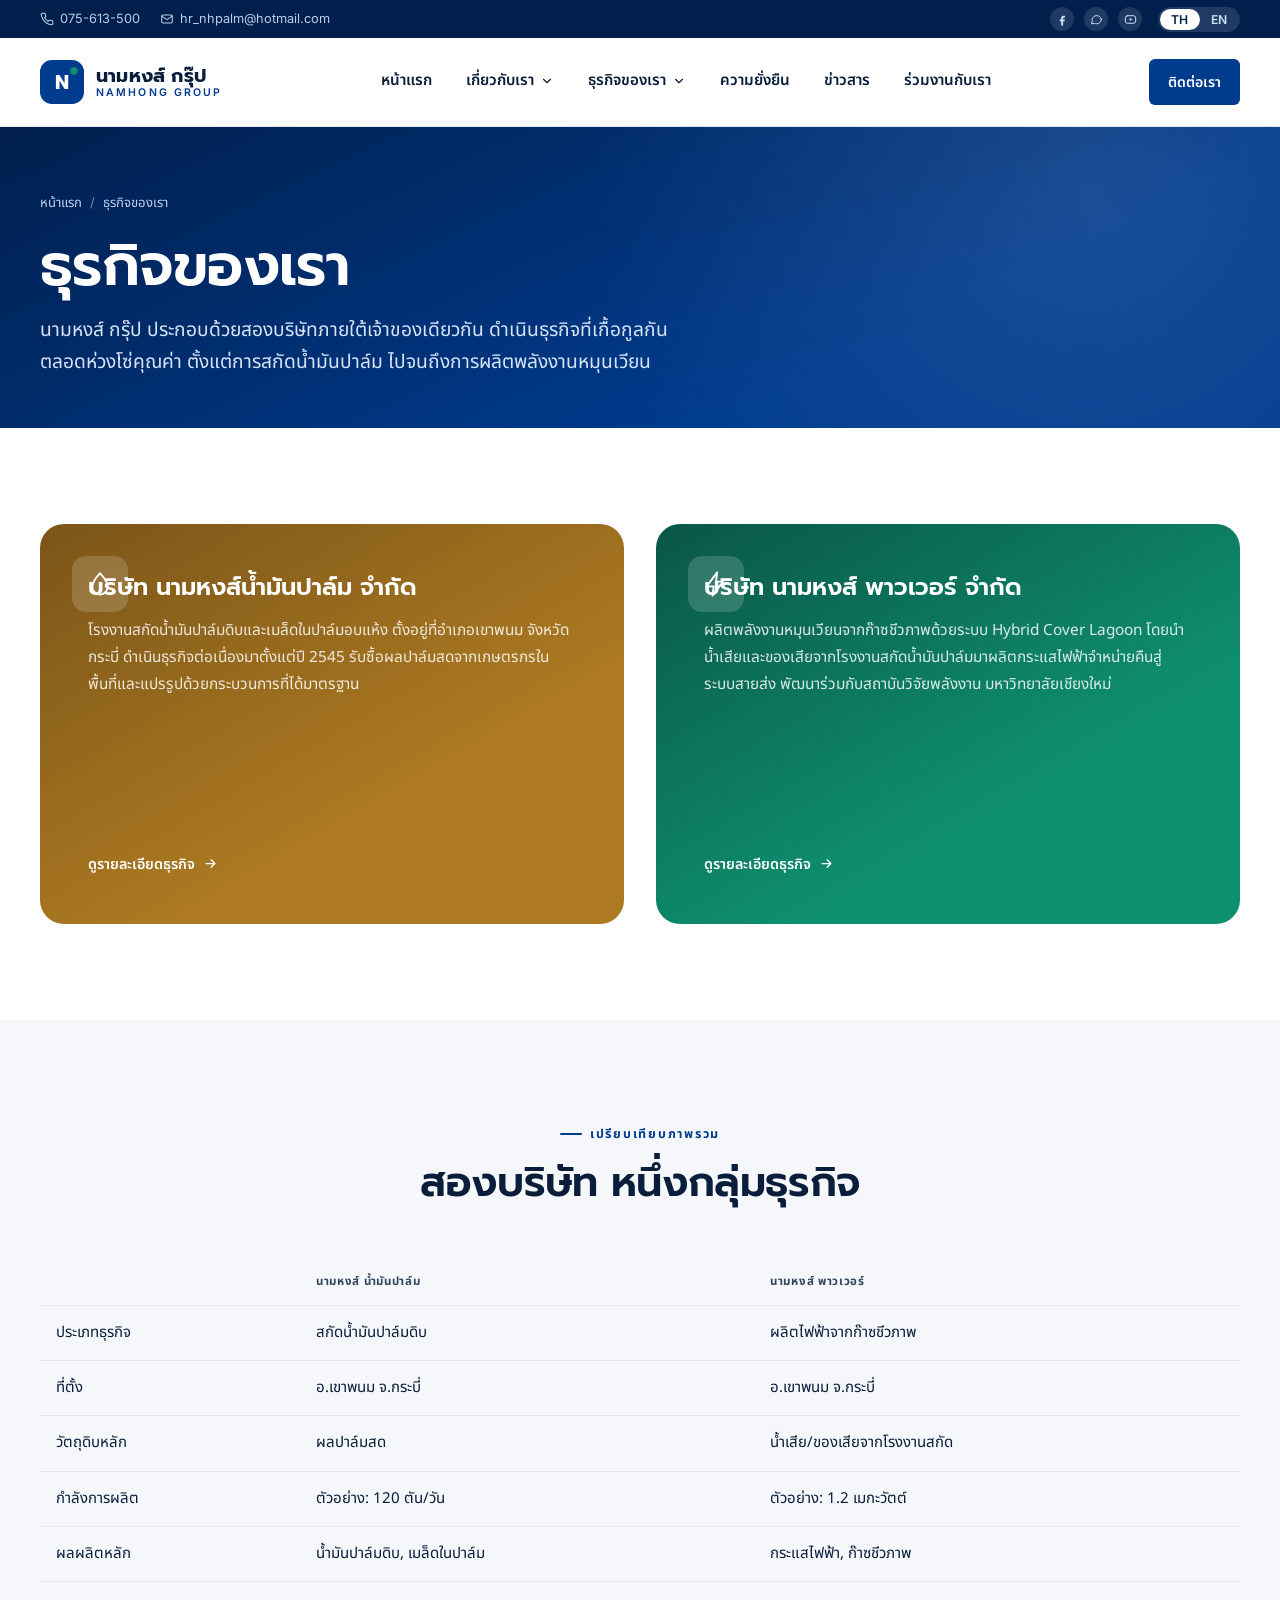
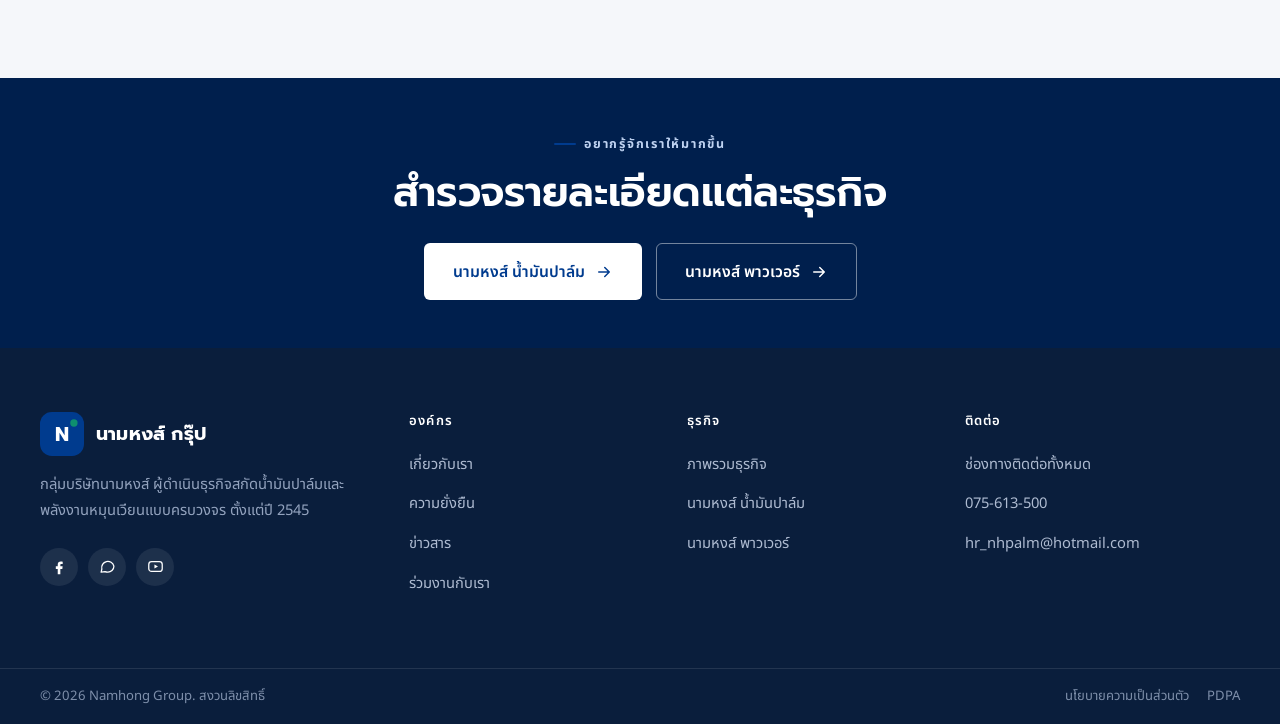
==== business.html @ fb3db4cf "Initial commit" ====
<!DOCTYPE html>
<html lang="th">
<head>
<meta charset="UTF-8">
<meta name="viewport" content="width=device-width, initial-scale=1.0">
<title>ธุรกิจของเรา | นามหงส์ กรุ๊ป</title>
<meta name="description" content="ภาพรวมธุรกิจของนามหงส์ กรุ๊ป ประกอบด้วยนามหงส์ น้ำมันปาล์ม และนามหงส์ พาวเวอร์ สองธุรกิจที่เกื้อกูลกันภายใต้แนวคิดวงจรคุณค่าไม่สูญเปล่า">
<link rel="canonical" href="https://www.namhonggroup.co.th/business.html">
<meta property="og:type" content="website">
<meta property="og:title" content="ธุรกิจของเรา | นามหงส์ กรุ๊ป">
<meta property="og:description" content="นามหงส์ น้ำมันปาล์ม และนามหงส์ พาวเวอร์ สองธุรกิจที่เกื้อกูลกัน">
<meta property="og:url" content="https://www.namhonggroup.co.th/business.html">
<meta property="og:locale" content="th_TH">
<meta name="robots" content="index,follow">
<link rel="preconnect" href="https://fonts.googleapis.com">
<link rel="preconnect" href="https://fonts.gstatic.com" crossorigin>
<link rel="stylesheet" href="assets/css/style.css">
</head>
<body>
<a href="#main" class="skip-link">ข้ามไปยังเนื้อหาหลัก</a>

<div class="top-bar">
  <div class="container">
    <div class="top-bar-left">
      <a href="tel:+66756XXXXX"><svg viewBox="0 0 24 24" fill="none" stroke="currentColor" stroke-width="1.8" stroke-linecap="round" stroke-linejoin="round"><path d="M22 16.9v3a2 2 0 0 1-2.2 2 19.8 19.8 0 0 1-8.6-3.1 19.5 19.5 0 0 1-6-6 19.8 19.8 0 0 1-3.1-8.7A2 2 0 0 1 4.1 2h3a2 2 0 0 1 2 1.7c.1.9.3 1.8.6 2.7a2 2 0 0 1-.4 2.1L8 9.9a16 16 0 0 0 6 6l1.4-1.4a2 2 0 0 1 2.1-.4c.9.3 1.8.5 2.7.6a2 2 0 0 1 1.8 2.1Z"/></svg><span>075-613-500</span></a>
      <a href="mailto:hr_nhpalm@hotmail.com"><svg viewBox="0 0 24 24" fill="none" stroke="currentColor" stroke-width="1.8" stroke-linecap="round" stroke-linejoin="round"><rect x="3" y="5" width="18" height="14" rx="2"/><path d="m3 7 9 6 9-6"/></svg><span>hr_nhpalm@hotmail.com</span></a>
    </div>
    <div class="top-bar-right">
      <div class="social-mini">
        <a href="#" aria-label="Facebook"><svg viewBox="0 0 24 24" fill="currentColor"><path d="M14 8.5h2.5V5.3S15.1 5 13.8 5c-2.7 0-4.3 1.6-4.3 4.6v2.2H6.8v3.6h2.7V23h3.7v-7.6h2.8l.4-3.6h-3.2V9.9c0-1 .3-1.4 1.8-1.4Z"/></svg></a>
        <a href="#" aria-label="Line"><svg viewBox="0 0 24 24" fill="none" stroke="currentColor" stroke-width="1.8" stroke-linecap="round" stroke-linejoin="round"><path d="M21 11.5a8.4 8.4 0 0 1-8.9 8.4 9 9 0 0 1-3.6-.7L3 20l1-4.4A8.4 8.4 0 1 1 21 11.5Z"/></svg></a>
        <a href="#" aria-label="YouTube"><svg viewBox="0 0 24 24" fill="none" stroke="currentColor" stroke-width="1.8" stroke-linecap="round" stroke-linejoin="round"><rect x="2.5" y="5" width="19" height="14" rx="4"/><path d="M10.5 9.2v5.6l5-2.8Z" fill="currentColor" stroke="none"/></svg></a>
      </div>
      <div class="lang-switch">
        <button data-lang="th" class="active">TH</button>
        <button data-lang="en">EN</button>
      </div>
    </div>
  </div>
</div>

<header class="site-header">
  <div class="container">
    <a href="index.html" class="brand">
      <svg class="brand-mark" viewBox="0 0 48 48" role="img" aria-label="ตราสัญลักษณ์นามหงส์ กรุ๊ป"><rect width="48" height="48" rx="13" fill="#003B8E"/><text x="24" y="32" font-family="Prompt, sans-serif" font-weight="700" font-size="22" fill="#fff" text-anchor="middle">N</text><circle cx="37" cy="12" r="4" fill="#0E8F6F"/></svg>
      <span class="brand-word"><b>นามหงส์ กรุ๊ป</b><span>NAMHONG GROUP</span></span>
    </a>
    <nav class="main-nav" aria-label="เมนูหลัก">
      <div class="nav-item"><a href="index.html" class="nav-link" data-i18n="nav.home">หน้าแรก</a></div>
      <div class="nav-item has-mega">
        <a href="about.html" class="nav-link" aria-expanded="false" data-i18n="nav.about">เกี่ยวกับเรา<svg viewBox="0 0 24 24" fill="none" stroke="currentColor" stroke-width="2" stroke-linecap="round" stroke-linejoin="round"><path d="m6 9 6 6 6-6"/></svg></a>
        <div class="mega">
          <div class="mega-grid">
            <div>
              <div class="mega-col-title" data-i18n="mega.aboutColTitle">ประวัติและวิสัยทัศน์</div>
              <a class="mega-link" href="about.html#history"><span class="ic"><svg viewBox="0 0 24 24" fill="none" stroke="currentColor" stroke-width="1.8" stroke-linecap="round" stroke-linejoin="round"><rect x="3" y="5" width="18" height="16" rx="2"/><path d="M3 10h18M8 3v4M16 3v4"/></svg></span><span><strong data-i18n="mega.aboutHistory">ประวัติความเป็นมา</strong><small data-i18n="mega.aboutHistoryDesc">เส้นทางตั้งแต่ก่อตั้งจนถึงวันนี้</small></span></a>
              <a class="mega-link" href="about.html#vision"><span class="ic"><svg viewBox="0 0 24 24" fill="none" stroke="currentColor" stroke-width="1.8" stroke-linecap="round" stroke-linejoin="round"><path d="M2 12s3.5-7 10-7 10 7 10 7-3.5 7-10 7-10-7-10-7Z"/><circle cx="12" cy="12" r="3"/></svg></span><span><strong data-i18n="mega.aboutVision">วิสัยทัศน์ และพันธกิจ</strong><small data-i18n="mega.aboutVisionDesc">ทิศทางที่เรามุ่งไป</small></span></a>
            </div>
            <div>
              <div class="mega-col-title" data-i18n="mega.aboutColTitle2">การบริหารจัดการ</div>
              <a class="mega-link" href="about.html#management"><span class="ic"><svg viewBox="0 0 24 24" fill="none" stroke="currentColor" stroke-width="1.8" stroke-linecap="round" stroke-linejoin="round"><path d="M16 20v-1.5a4 4 0 0 0-4-4H6a4 4 0 0 0-4 4V20"/><circle cx="8" cy="7.5" r="3.5"/><path d="M22 20v-1.5a4 4 0 0 0-3-3.9M15 3.6a3.5 3.5 0 0 1 0 6.8"/></svg></span><span><strong data-i18n="mega.aboutMgmt">คณะผู้บริหาร</strong><small data-i18n="mega.aboutMgmtDesc">ทีมงานที่ขับเคลื่อนองค์กร</small></span></a>
              <a class="mega-link" href="about.html#governance"><span class="ic"><svg viewBox="0 0 24 24" fill="none" stroke="currentColor" stroke-width="1.8" stroke-linecap="round" stroke-linejoin="round"><path d="m12 3 7 3v6c0 4.5-3 7.7-7 9-4-1.3-7-4.5-7-9V6Z"/><path d="m9 12 2 2 4-4"/></svg></span><span><strong data-i18n="mega.aboutGov">การกำกับดูแลกิจการ</strong><small data-i18n="mega.aboutGovDesc">หลักธรรมาภิบาลของกลุ่มบริษัท</small></span></a>
            </div>
          </div>
        </div>
      </div>
      <div class="nav-item has-mega">
        <a href="business.html" class="nav-link" aria-current="page" aria-expanded="false" data-i18n="nav.business">ธุรกิจของเรา<svg viewBox="0 0 24 24" fill="none" stroke="currentColor" stroke-width="2" stroke-linecap="round" stroke-linejoin="round"><path d="m6 9 6 6 6-6"/></svg></a>
        <div class="mega">
          <div class="mega-grid">
            <a class="mega-link palm" href="business-palm-oil.html"><span class="ic"><svg viewBox="0 0 24 24" fill="none" stroke="currentColor" stroke-width="1.8" stroke-linecap="round" stroke-linejoin="round"><path d="M12 2.7s6.5 7 6.5 11.8a6.5 6.5 0 0 1-13 0C5.5 9.7 12 2.7 12 2.7Z"/></svg></span><span><strong data-i18n="mega.bizPalm">นามหงส์ น้ำมันปาล์ม</strong><small data-i18n="mega.bizPalmDesc">สกัดน้ำมันปาล์มดิบและเมล็ดในปาล์ม</small></span></a>
            <a class="mega-link power" href="business-power.html"><span class="ic"><svg viewBox="0 0 24 24" fill="none" stroke="currentColor" stroke-width="1.8" stroke-linecap="round" stroke-linejoin="round"><path d="M13 2 4 14h6l-1 8 9-12h-6l1-8Z"/></svg></span><span><strong data-i18n="mega.bizPower">นามหงส์ พาวเวอร์</strong><small data-i18n="mega.bizPowerDesc">พลังงานหมุนเวียนจากชีวมวลและก๊าซชีวภาพ</small></span></a>
            <div class="mega-foot">
              <p class="muted" style="font-size:.85rem;max-width:340px" data-i18n="mega.megaFootText">รู้หรือไม่? ของเสียจากการผลิตน้ำมันปาล์มของเรา คือเชื้อเพลิงสำคัญของโรงไฟฟ้า</p>
              <a href="business.html" class="btn-ghost" data-i18n="mega.megaFootLink">ดูภาพรวมธุรกิจ →</a>
            </div>
          </div>
        </div>
      </div>
      <div class="nav-item"><a href="sustainability.html" class="nav-link" data-i18n="nav.sustainability">ความยั่งยืน</a></div>
      <div class="nav-item"><a href="news.html" class="nav-link" data-i18n="nav.news">ข่าวสาร</a></div>
      <div class="nav-item"><a href="career.html" class="nav-link" data-i18n="nav.career">ร่วมงานกับเรา</a></div>
    </nav>
    <div class="nav-actions">
      <a href="contact.html" class="btn btn-primary btn-sm" data-i18n="cta.contact">ติดต่อเรา</a>
      <button class="icon-btn hamburger js-hamburger" aria-label="เปิดเมนู"><svg viewBox="0 0 24 24" fill="none" stroke="currentColor" stroke-width="2" stroke-linecap="round" stroke-linejoin="round"><path d="M3 6h18M3 12h18M3 18h18"/></svg></button>
    </div>
  </div>
</header>

<div class="mobile-drawer">
  <div class="mobile-drawer-backdrop"></div>
  <div class="mobile-drawer-panel">
    <div class="mobile-drawer-head">
      <span class="brand-word"><b>นามหงส์ กรุ๊ป</b></span>
      <button class="icon-btn js-drawer-close" aria-label="ปิดเมนู"><svg viewBox="0 0 24 24" fill="none" stroke="currentColor" stroke-width="2" stroke-linecap="round" stroke-linejoin="round"><path d="M18 6 6 18M6 6l12 12"/></svg></button>
    </div>
    <div class="top-links">
      <a href="index.html">หน้าแรก</a>
      <button class="mobile-acc-btn" aria-expanded="false" aria-controls="macc-about">เกี่ยวกับเรา<svg viewBox="0 0 24 24" fill="none" stroke="currentColor" stroke-width="2" stroke-linecap="round" stroke-linejoin="round"><path d="m6 9 6 6 6-6"/></svg></button>
      <div class="mobile-acc-panel" id="macc-about">
        <a href="about.html#history">ประวัติความเป็นมา</a>
        <a href="about.html#vision">วิสัยทัศน์ และพันธกิจ</a>
        <a href="about.html#management">คณะผู้บริหาร</a>
        <a href="about.html#governance">การกำกับดูแลกิจการ</a>
      </div>
      <button class="mobile-acc-btn" aria-expanded="false" aria-controls="macc-biz">ธุรกิจของเรา<svg viewBox="0 0 24 24" fill="none" stroke="currentColor" stroke-width="2" stroke-linecap="round" stroke-linejoin="round"><path d="m6 9 6 6 6-6"/></svg></button>
      <div class="mobile-acc-panel" id="macc-biz">
        <a href="business.html">ภาพรวมธุรกิจ</a>
        <a href="business-palm-oil.html">นามหงส์ น้ำมันปาล์ม</a>
        <a href="business-power.html">นามหงส์ พาวเวอร์</a>
      </div>
      <a href="sustainability.html">ความยั่งยืน</a>
      <a href="news.html">ข่าวสาร</a>
      <a href="career.html">ร่วมงานกับเรา</a>
      <a href="contact.html">ติดต่อเรา</a>
    </div>
    <div class="lang-switch" style="margin-top:20px;width:fit-content;">
      <button data-lang="th" class="active">TH</button>
      <button data-lang="en">EN</button>
    </div>
  </div>
</div>

<main id="main">

  <section class="page-header">
    <div class="container">
      <div class="breadcrumb"><a href="index.html">หน้าแรก</a><span class="sep">/</span><span>ธุรกิจของเรา</span></div>
      <h1>ธุรกิจของเรา</h1>
      <p class="lead">นามหงส์ กรุ๊ป ประกอบด้วยสองบริษัทภายใต้เจ้าของเดียวกัน ดำเนินธุรกิจที่เกื้อกูลกันตลอดห่วงโซ่คุณค่า ตั้งแต่การสกัดน้ำมันปาล์ม ไปจนถึงการผลิตพลังงานหมุนเวียน</p>
    </div>
  </section>

  <section class="section">
    <div class="container">
      <div class="grid grid-2 reveal">
        <a href="business-palm-oil.html" class="biz-card palm" style="min-height:400px;">
          <span class="biz-icon"><svg viewBox="0 0 24 24" fill="none" stroke="#fff" stroke-width="1.6" stroke-linecap="round" stroke-linejoin="round"><path d="M12 2.7s6.5 7 6.5 11.8a6.5 6.5 0 0 1-13 0C5.5 9.7 12 2.7 12 2.7Z"/></svg></span>
          <h3>บริษัท นามหงส์น้ำมันปาล์ม จำกัด</h3>
          <p>โรงงานสกัดน้ำมันปาล์มดิบและเมล็ดในปาล์มอบแห้ง ตั้งอยู่ที่อำเภอเขาพนม จังหวัดกระบี่ ดำเนินธุรกิจต่อเนื่องมาตั้งแต่ปี 2545 รับซื้อผลปาล์มสดจากเกษตรกรในพื้นที่และแปรรูปด้วยกระบวนการที่ได้มาตรฐาน</p>
          <span class="card-link">ดูรายละเอียดธุรกิจ<svg viewBox="0 0 24 24" fill="none" stroke="currentColor" stroke-width="2" stroke-linecap="round" stroke-linejoin="round"><path d="M5 12h14M13 6l6 6-6 6"/></svg></span>
        </a>
        <a href="business-power.html" class="biz-card power" style="min-height:400px;">
          <span class="biz-icon"><svg viewBox="0 0 24 24" fill="none" stroke="#fff" stroke-width="1.6" stroke-linecap="round" stroke-linejoin="round"><path d="M13 2 4 14h6l-1 8 9-12h-6l1-8Z"/></svg></span>
          <h3>บริษัท นามหงส์ พาวเวอร์ จำกัด</h3>
          <p>ผลิตพลังงานหมุนเวียนจากก๊าซชีวภาพด้วยระบบ Hybrid Cover Lagoon โดยนำน้ำเสียและของเสียจากโรงงานสกัดน้ำมันปาล์มมาผลิตกระแสไฟฟ้าจำหน่ายคืนสู่ระบบสายส่ง พัฒนาร่วมกับสถาบันวิจัยพลังงาน มหาวิทยาลัยเชียงใหม่</p>
          <span class="card-link">ดูรายละเอียดธุรกิจ<svg viewBox="0 0 24 24" fill="none" stroke="currentColor" stroke-width="2" stroke-linecap="round" stroke-linejoin="round"><path d="M5 12h14M13 6l6 6-6 6"/></svg></span>
        </a>
      </div>
    </div>
  </section>

  <section class="section section-alt">
    <div class="container">
      <div class="section-head center reveal"><p class="eyebrow mx-auto">เปรียบเทียบภาพรวม</p><h2>สองบริษัท หนึ่งกลุ่มธุรกิจ</h2></div>
      <!-- TODO (กรุณาใส่ข้อมูลจริง): ตัวเลขกำลังการผลิตด้านล่างเป็นตัวอย่าง กรุณาแทนที่ด้วยข้อมูลจริง -->
      <div class="reveal" style="overflow-x:auto;">
        <table class="gov-table" style="min-width:560px;">
          <tr><th></th><th>นามหงส์ น้ำมันปาล์ม</th><th>นามหงส์ พาวเวอร์</th></tr>
          <tr><td>ประเภทธุรกิจ</td><td>สกัดน้ำมันปาล์มดิบ</td><td>ผลิตไฟฟ้าจากก๊าซชีวภาพ</td></tr>
          <tr><td>ที่ตั้ง</td><td>อ.เขาพนม จ.กระบี่</td><td>อ.เขาพนม จ.กระบี่</td></tr>
          <tr><td>วัตถุดิบหลัก</td><td>ผลปาล์มสด</td><td>น้ำเสีย/ของเสียจากโรงงานสกัด</td></tr>
          <tr><td>กำลังการผลิต</td><td>ตัวอย่าง: 120 ตัน/วัน</td><td>ตัวอย่าง: 1.2 เมกะวัตต์</td></tr>
          <tr><td>ผลผลิตหลัก</td><td>น้ำมันปาล์มดิบ, เมล็ดในปาล์ม</td><td>กระแสไฟฟ้า, ก๊าซชีวภาพ</td></tr>
        </table>
      </div>
    </div>
  </section>

  <section class="section-deep section-sm">
    <div class="container reveal" style="text-align:center;">
      <p class="eyebrow on-dark mx-auto">อยากรู้จักเราให้มากขึ้น</p>
      <h2>สำรวจรายละเอียดแต่ละธุรกิจ</h2>
      <div class="hero-ctas" style="justify-content:center;margin-top:24px;">
        <a href="business-palm-oil.html" class="btn btn-white">นามหงส์ น้ำมันปาล์ม<svg viewBox="0 0 24 24" fill="none" stroke="currentColor" stroke-width="2" stroke-linecap="round" stroke-linejoin="round"><path d="M5 12h14M13 6l6 6-6 6"/></svg></a>
        <a href="business-power.html" class="btn btn-outline-light">นามหงส์ พาวเวอร์<svg viewBox="0 0 24 24" fill="none" stroke="currentColor" stroke-width="2" stroke-linecap="round" stroke-linejoin="round"><path d="M5 12h14M13 6l6 6-6 6"/></svg></a>
      </div>
    </div>
  </section>

</main>

<footer class="site-footer">
  <div class="container footer-top">
    <div class="footer-brand">
      <a href="index.html" class="brand"><svg class="brand-mark" viewBox="0 0 48 48" role="img" aria-label="ตราสัญลักษณ์นามหงส์ กรุ๊ป"><rect width="48" height="48" rx="13" fill="#003B8E"/><text x="24" y="32" font-family="Prompt, sans-serif" font-weight="700" font-size="22" fill="#fff" text-anchor="middle">N</text><circle cx="37" cy="12" r="4" fill="#0E8F6F"/></svg><span class="brand-word"><b>นามหงส์ กรุ๊ป</b></span></a>
      <p data-i18n="footer.blurb">กลุ่มบริษัทนามหงส์ ผู้ดำเนินธุรกิจสกัดน้ำมันปาล์มและพลังงานหมุนเวียนแบบครบวงจร ตั้งแต่ปี 2545</p>
      <div class="footer-social">
        <a href="#" aria-label="Facebook"><svg viewBox="0 0 24 24" fill="currentColor"><path d="M14 8.5h2.5V5.3S15.1 5 13.8 5c-2.7 0-4.3 1.6-4.3 4.6v2.2H6.8v3.6h2.7V23h3.7v-7.6h2.8l.4-3.6h-3.2V9.9c0-1 .3-1.4 1.8-1.4Z"/></svg></a>
        <a href="#" aria-label="Line"><svg viewBox="0 0 24 24" fill="none" stroke="currentColor" stroke-width="1.8" stroke-linecap="round" stroke-linejoin="round"><path d="M21 11.5a8.4 8.4 0 0 1-8.9 8.4 9 9 0 0 1-3.6-.7L3 20l1-4.4A8.4 8.4 0 1 1 21 11.5Z"/></svg></a>
        <a href="#" aria-label="YouTube"><svg viewBox="0 0 24 24" fill="none" stroke="currentColor" stroke-width="1.8" stroke-linecap="round" stroke-linejoin="round"><rect x="2.5" y="5" width="19" height="14" rx="4"/><path d="M10.5 9.2v5.6l5-2.8Z" fill="currentColor" stroke="none"/></svg></a>
      </div>
    </div>
    <div class="footer-col">
      <h4 data-i18n="footer.col1">องค์กร</h4>
      <a href="about.html">เกี่ยวกับเรา</a>
      <a href="sustainability.html">ความยั่งยืน</a>
      <a href="news.html">ข่าวสาร</a>
      <a href="career.html">ร่วมงานกับเรา</a>
    </div>
    <div class="footer-col">
      <h4 data-i18n="footer.col2">ธุรกิจ</h4>
      <a href="business.html">ภาพรวมธุรกิจ</a>
      <a href="business-palm-oil.html">นามหงส์ น้ำมันปาล์ม</a>
      <a href="business-power.html">นามหงส์ พาวเวอร์</a>
    </div>
    <div class="footer-col">
      <h4 data-i18n="footer.col3">ติดต่อ</h4>
      <a href="contact.html">ช่องทางติดต่อทั้งหมด</a>
      <a href="tel:+66756XXXXX">075-613-500</a>
      <a href="mailto:hr_nhpalm@hotmail.com">hr_nhpalm@hotmail.com</a>
    </div>
  </div>
  <div class="container footer-bottom">
    <p>© <span class="js-year-ce"></span> Namhong Group. <span data-i18n="footer.rights">สงวนลิขสิทธิ์</span></p>
    <div class="links">
      <a href="privacy-policy.html" data-i18n="footer.privacy">นโยบายความเป็นส่วนตัว</a>
      <a href="privacy-policy.html#pdpa" data-i18n="footer.pdpa">PDPA</a>
    </div>
  </div>
</footer>

<button class="back-to-top" aria-label="กลับขึ้นด้านบน"><svg viewBox="0 0 24 24" fill="none" stroke="currentColor" stroke-width="2" stroke-linecap="round" stroke-linejoin="round"><path d="M12 19V5M5 12l7-7 7 7"/></svg></button>

<script src="assets/js/main.js"></script>
</body>
</html>
---- assets/css/style.css ----
/* ==========================================================================
   NAMHONG GROUP — CORPORATE WEBSITE
   Design system + shared components
   Palette follows the client brief exactly:
   Primary Blue #003B8E · White · Silver/Light-Gray accent · Dark Navy text
   Business-unit accents (Palm = amber, Power = teal) used sparingly for
   wayfinding between the two operating companies.
   ========================================================================== */

@import url('https://fonts.googleapis.com/css2?family=Prompt:wght@400;500;600;700&family=Noto+Sans+Thai:wght@400;500;600;700&family=Inter:wght@400;500;600;700&display=swap');

/* --------------------------------------------------------------------------
   TOKENS
   -------------------------------------------------------------------------- */
:root{
  /* Brand */
  --c-primary:#003B8E;
  --c-primary-600:#002E70;
  --c-primary-700:#001F4D;
  --c-primary-50:#EDF3FB;
  --c-primary-100:#DAE6F6;
  --c-primary-200:#B7CCEC;

  --c-navy:#0A1E3C;
  --c-navy-2:#33465F;
  --c-silver:#AFB9C6;
  --c-silver-light:#E8EBEF;

  --c-white:#FFFFFF;
  --c-bg:#FFFFFF;
  --c-bg-alt:#F5F7FA;
  --c-bg-deep:#EFF2F6;
  --c-border:#E2E6EC;

  /* Business-unit accents */
  --c-palm:#AD7A22;
  --c-palm-ink:#7A5518;
  --c-palm-bg:#FBF3E4;
  --c-palm-border:#EAD6AE;

  --c-power:#0E8F6F;
  --c-power-ink:#0A6350;
  --c-power-bg:#E7F5F1;
  --c-power-border:#BFE4D8;

  /* Semantic */
  --c-success:#1F8A57;
  --c-note:#9A5B10;
  --c-note-bg:#FFF6E8;
  --c-note-border:#EED2A0;

  /* Type */
  --f-heading:'Prompt','Noto Sans Thai','Inter',sans-serif;
  --f-body:'Noto Sans Thai','Inter',sans-serif;
  --f-utility:'Inter','Noto Sans Thai',sans-serif;

  /* Spacing */
  --sp-1:4px; --sp-2:8px; --sp-3:12px; --sp-4:16px; --sp-5:24px;
  --sp-6:32px; --sp-7:48px; --sp-8:64px; --sp-9:96px; --sp-10:128px;

  /* Radius */
  --r-sm:6px; --r-md:10px; --r-lg:16px; --r-xl:24px; --r-full:999px;

  /* Shadow */
  --sh-sm:0 1px 2px rgba(10,30,60,.06), 0 1px 1px rgba(10,30,60,.04);
  --sh-md:0 8px 24px -8px rgba(10,30,60,.18);
  --sh-lg:0 24px 48px -12px rgba(10,30,60,.24);

  /* Motion */
  --ease:cubic-bezier(.4,0,.2,1);
  --dur-f:.2s; --dur-m:.4s; --dur-s:.7s;

  /* Layout */
  --container:1280px;
  --header-h:88px;
  --header-h-shrunk:68px;

  /* Z */
  --z-nav:100; --z-mega:95; --z-top:120;
}

/* --------------------------------------------------------------------------
   RESET / BASE
   -------------------------------------------------------------------------- */
*,*::before,*::after{box-sizing:border-box;}
html{scroll-behavior:smooth;-webkit-text-size-adjust:100%;}
@media (prefers-reduced-motion: reduce){
  html{scroll-behavior:auto;}
  *,*::before,*::after{animation-duration:.001ms !important;animation-iteration-count:1 !important;transition-duration:.001ms !important;scroll-behavior:auto !important;}
}
body{
  margin:0;
  font-family:var(--f-body);
  font-size:17px;
  line-height:1.75;
  color:var(--c-navy);
  background:var(--c-bg);
  -webkit-font-smoothing:antialiased;
  overflow-x:hidden;
  transition:background var(--dur-m) var(--ease),color var(--dur-m) var(--ease);
}
img,svg{max-width:100%;display:block;}
a{color:inherit;text-decoration:none;}
ul,ol{margin:0;padding:0;list-style:none;}
h1,h2,h3,h4,h5,h6{margin:0;font-family:var(--f-heading);font-weight:600;color:var(--c-navy);line-height:1.25;}
p{margin:0;}
button{font-family:inherit;cursor:pointer;background:none;border:none;color:inherit;}
input,textarea,select{font-family:inherit;font-size:1rem;color:var(--c-navy);}
:focus-visible{outline:3px solid var(--c-primary);outline-offset:2px;border-radius:4px;}
.skip-link{
  position:absolute;left:8px;top:-60px;background:var(--c-primary);color:#fff;
  padding:12px 18px;border-radius:var(--r-sm);z-index:999;transition:top var(--dur-f) var(--ease);
  font-family:var(--f-utility);font-weight:600;font-size:.9rem;
}
.skip-link:focus{top:8px;}

/* Type scale */
h1,.h1{font-size:clamp(2.1rem,1.4rem + 2.8vw,3.75rem);letter-spacing:-.01em;}
h2,.h2{font-size:clamp(1.7rem,1.3rem + 1.6vw,2.6rem);letter-spacing:-.01em;}
h3,.h3{font-size:clamp(1.3rem,1.1rem + .8vw,1.6rem);}
h4,.h4{font-size:1.15rem;}
.lead{font-size:1.2rem;line-height:1.7;color:var(--c-navy-2);}
.muted{color:var(--c-navy-2);}
.eyebrow{
  display:inline-flex;align-items:center;gap:8px;
  font-family:var(--f-utility);font-weight:700;font-size:.78rem;
  letter-spacing:.14em;text-transform:uppercase;color:var(--c-primary);
  margin-bottom:var(--sp-3);
}
.eyebrow::before{content:'';width:22px;height:2px;background:var(--c-primary);border-radius:2px;}
.eyebrow.on-dark{color:#BFD3F2;}
.eyebrow.accent-palm{color:var(--c-palm);}
.eyebrow.accent-palm::before{background:var(--c-palm);}
.eyebrow.accent-power{color:var(--c-power);}
.eyebrow.accent-power::before{background:var(--c-power);}

/* --------------------------------------------------------------------------
   LAYOUT
   -------------------------------------------------------------------------- */
.container{max-width:var(--container);margin-inline:auto;padding-inline:24px;}
@media(min-width:640px){.container{padding-inline:32px;}}
@media(min-width:1024px){.container{padding-inline:40px;}}

.section{padding-block:var(--sp-9);}
.section-sm{padding-block:var(--sp-7);}
.section-alt{background:var(--c-bg-alt);}
.section-deep{background:var(--c-primary-700);color:#fff;}
.section-deep h2,.section-deep h3{color:#fff;}
.section-head{max-width:760px;margin-bottom:var(--sp-7);}
.section-head.center{margin-inline:auto;text-align:center;}
.section-foot{margin-top:var(--sp-7);display:flex;justify-content:center;}

.grid{display:grid;gap:var(--sp-6);}
.grid-2{grid-template-columns:repeat(1,1fr);}
.grid-3{grid-template-columns:repeat(1,1fr);}
.grid-4{grid-template-columns:repeat(2,1fr);}
@media(min-width:700px){
  .grid-2{grid-template-columns:repeat(2,1fr);}
  .grid-4{grid-template-columns:repeat(2,1fr);}
}
@media(min-width:960px){
  .grid-3{grid-template-columns:repeat(3,1fr);}
  .grid-4{grid-template-columns:repeat(4,1fr);}
}

.flow-row{display:flex;flex-wrap:wrap;gap:var(--sp-5);align-items:center;}
.split{display:grid;gap:var(--sp-7);align-items:center;}
@media(min-width:960px){.split{grid-template-columns:1fr 1fr;}.split.rev .col-media{order:2;}}

.reveal{opacity:0;transform:translateY(24px);transition:opacity .8s var(--ease),transform .8s var(--ease);}
.reveal.in-view{opacity:1;transform:translateY(0);}
.reveal-stagger.in-view > *{transition-delay:calc(var(--i,0) * 90ms);}

/* --------------------------------------------------------------------------
   BUTTONS
   -------------------------------------------------------------------------- */
.btn{
  display:inline-flex;align-items:center;justify-content:center;gap:10px;
  font-family:var(--f-utility);font-weight:600;font-size:.98rem;
  padding:14px 28px;border-radius:var(--r-sm);
  transition:background var(--dur-f) var(--ease),color var(--dur-f) var(--ease),
             border-color var(--dur-f) var(--ease),transform var(--dur-f) var(--ease),box-shadow var(--dur-f) var(--ease);
  white-space:nowrap;border:1.5px solid transparent;
}
.btn:active{transform:translateY(1px);}
.btn svg{width:18px;height:18px;flex:none;}
.btn-primary{background:var(--c-primary);color:#fff;}
.btn-primary:hover{background:var(--c-primary-600);box-shadow:var(--sh-md);}
.btn-white{background:#fff;color:var(--c-primary);}
.btn-white:hover{background:var(--c-primary-50);}
.btn-outline{border-color:var(--c-border);color:var(--c-navy);background:transparent;}
.btn-outline:hover{border-color:var(--c-primary);color:var(--c-primary);}
.btn-outline-light{border-color:rgba(255,255,255,.45);color:#fff;}
.btn-outline-light:hover{border-color:#fff;background:rgba(255,255,255,.08);}
.btn-ghost{color:var(--c-primary);padding:14px 6px;}
.btn-ghost:hover{color:var(--c-primary-600);gap:14px;}
.btn-sm{padding:10px 18px;font-size:.88rem;}
.btn-block{width:100%;}

/* --------------------------------------------------------------------------
   TOP BAR + HEADER
   -------------------------------------------------------------------------- */
.top-bar{
  background:var(--c-primary-700);color:#cfe0f7;font-family:var(--f-utility);
  font-size:.8rem;position:relative;z-index:var(--z-nav);
}
.top-bar .container{display:flex;align-items:center;justify-content:space-between;height:38px;}
.top-bar-left{display:flex;gap:20px;align-items:center;}
.top-bar-left a{display:flex;align-items:center;gap:6px;opacity:.9;transition:opacity var(--dur-f);}
.top-bar-left a:hover{opacity:1;color:#fff;}
.top-bar-left svg{width:14px;height:14px;}
.top-bar-right{display:flex;align-items:center;gap:16px;}
.social-mini{display:flex;gap:10px;}
.social-mini a{width:24px;height:24px;display:flex;align-items:center;justify-content:center;border-radius:50%;background:rgba(255,255,255,.12);transition:background var(--dur-f);}
.social-mini a:hover{background:rgba(255,255,255,.28);}
.social-mini svg{width:13px;height:13px;}
.lang-switch{display:flex;background:rgba(255,255,255,.12);border-radius:var(--r-full);padding:2px;}
.lang-switch button{padding:3px 11px;border-radius:var(--r-full);font-family:var(--f-utility);font-weight:600;font-size:.76rem;color:#cfe0f7;letter-spacing:.02em;}
.lang-switch button.active{background:#fff;color:var(--c-primary-700);}

.site-header{
  position:sticky;top:0;z-index:var(--z-nav);background:rgba(255,255,255,.92);
  backdrop-filter:blur(10px);-webkit-backdrop-filter:blur(10px);
  border-bottom:1px solid var(--c-border);
  transition:box-shadow var(--dur-m) var(--ease);
}
.site-header.is-scrolled{box-shadow:var(--sh-md);}
.site-header .container{display:flex;align-items:center;justify-content:space-between;height:var(--header-h);transition:height var(--dur-m) var(--ease);}
.site-header.is-scrolled .container{height:var(--header-h-shrunk);}

.brand{display:flex;align-items:center;gap:12px;flex:none;}
.brand-mark{width:44px;height:44px;flex:none;}
.brand-word{font-family:var(--f-heading);line-height:1.15;}
.brand-word b{display:block;font-size:1.18rem;font-weight:700;color:var(--c-navy);letter-spacing:.01em;}
.brand-word span{display:block;font-family:var(--f-utility);font-size:.66rem;letter-spacing:.2em;color:var(--c-primary);font-weight:600;}

.main-nav{display:none;}
@media(min-width:1080px){
  .main-nav{display:flex;align-items:center;gap:2px;height:100%;}
  .nav-item{position:relative;height:100%;display:flex;align-items:center;}
  .nav-link{
    display:flex;align-items:center;gap:6px;height:100%;padding:0 16px;
    font-family:var(--f-utility);font-weight:600;font-size:.95rem;color:var(--c-navy);
    border-bottom:3px solid transparent;transition:color var(--dur-f),border-color var(--dur-f);
  }
  .nav-link svg{width:14px;height:14px;transition:transform var(--dur-f) var(--ease);}
  .nav-item:hover .nav-link,.nav-item.is-open .nav-link{color:var(--c-primary);border-color:var(--c-primary);}
  .nav-item.is-open .nav-link svg{transform:rotate(180deg);}
}
.nav-actions{display:flex;align-items:center;gap:8px;}
.icon-btn{
  width:42px;height:42px;border-radius:50%;display:flex;align-items:center;justify-content:center;
  color:var(--c-navy);transition:background var(--dur-f);
}
.icon-btn:hover{background:var(--c-bg-alt);}
.icon-btn svg{width:19px;height:19px;}
.hamburger{display:flex;}
@media(min-width:1080px){.hamburger{display:none;}}

/* Mega menu */
.mega{
  position:absolute;top:100%;left:50%;transform:translateX(-50%) translateY(8px);
  width:min(760px,86vw);background:#fff;border-radius:var(--r-lg);box-shadow:var(--sh-lg);
  border:1px solid var(--c-border);padding:var(--sp-6);opacity:0;visibility:hidden;
  transition:opacity var(--dur-m) var(--ease),transform var(--dur-m) var(--ease),visibility var(--dur-m);
  z-index:var(--z-mega);
}
.nav-item.is-open .mega{opacity:1;visibility:visible;transform:translateX(-50%) translateY(0);}
.mega-grid{display:grid;grid-template-columns:1fr 1fr;gap:var(--sp-6);}
.mega-col-title{font-family:var(--f-utility);font-size:.72rem;font-weight:700;letter-spacing:.12em;text-transform:uppercase;color:var(--c-silver);margin-bottom:var(--sp-3);}
.mega-link{display:flex;align-items:flex-start;gap:12px;padding:10px 8px;border-radius:var(--r-md);transition:background var(--dur-f);}
.mega-link:hover{background:var(--c-bg-alt);}
.mega-link .ic{width:36px;height:36px;border-radius:10px;flex:none;display:flex;align-items:center;justify-content:center;background:var(--c-primary-50);color:var(--c-primary);}
.mega-link.palm .ic{background:var(--c-palm-bg);color:var(--c-palm);}
.mega-link.power .ic{background:var(--c-power-bg);color:var(--c-power);}
.mega-link .ic svg{width:19px;height:19px;}
.mega-link strong{display:block;font-size:.95rem;color:var(--c-navy);}
.mega-link small{color:var(--c-navy-2);font-size:.82rem;}
.mega-foot{grid-column:1/-1;margin-top:var(--sp-4);padding-top:var(--sp-4);border-top:1px solid var(--c-border);display:flex;justify-content:space-between;align-items:center;gap:16px;flex-wrap:wrap;}

/* Mobile drawer */
.mobile-drawer{
  position:fixed;inset:0;z-index:calc(var(--z-nav) + 5);visibility:hidden;
}
.mobile-drawer.is-open{visibility:visible;}
.mobile-drawer-backdrop{position:absolute;inset:0;background:rgba(10,20,40,.5);opacity:0;transition:opacity var(--dur-m);}
.mobile-drawer.is-open .mobile-drawer-backdrop{opacity:1;}
.mobile-drawer-panel{
  position:absolute;top:0;right:0;height:100%;width:min(360px,86vw);background:#fff;
  box-shadow:var(--sh-lg);transform:translateX(100%);transition:transform var(--dur-m) var(--ease);
  overflow-y:auto;padding:var(--sp-5);
}
.mobile-drawer.is-open .mobile-drawer-panel{transform:translateX(0);}
.mobile-drawer-head{display:flex;justify-content:space-between;align-items:center;margin-bottom:var(--sp-5);}
.mobile-acc-btn{
  width:100%;display:flex;justify-content:space-between;align-items:center;padding:16px 4px;
  font-family:var(--f-utility);font-weight:600;border-bottom:1px solid var(--c-border);text-align:left;
}
.mobile-acc-btn svg{width:16px;height:16px;transition:transform var(--dur-f);}
.mobile-acc-btn[aria-expanded="true"] svg{transform:rotate(180deg);}
.mobile-acc-panel{max-height:0;overflow:hidden;transition:max-height var(--dur-m) var(--ease);}
.mobile-acc-panel a{display:block;padding:11px 6px 11px 16px;color:var(--c-navy-2);font-size:.92rem;}
.mobile-drawer .top-links a{display:block;padding:14px 4px;font-family:var(--f-utility);font-weight:600;border-bottom:1px solid var(--c-border);}

/* --------------------------------------------------------------------------
   BREADCRUMB / PAGE HEADER (interior pages)
   -------------------------------------------------------------------------- */
.page-header{
  background:linear-gradient(155deg,var(--c-primary-700),var(--c-primary) 70%);
  color:#fff;padding-block:var(--sp-8) var(--sp-7);position:relative;overflow:hidden;
}
.page-header::after{
  content:'';position:absolute;inset:0;background-image:radial-gradient(circle at 85% 20%,rgba(255,255,255,.10),transparent 45%);
}
.breadcrumb{display:flex;flex-wrap:wrap;align-items:center;gap:8px;font-family:var(--f-utility);font-size:.82rem;color:#BFD3F2;margin-bottom:var(--sp-4);position:relative;}
.breadcrumb a:hover{color:#fff;}
.breadcrumb .sep{opacity:.6;}
.page-header h1{color:#fff;position:relative;max-width:820px;}
.page-header .lead{color:#D7E4F7;margin-top:var(--sp-3);max-width:640px;position:relative;}

/* --------------------------------------------------------------------------
   HERO (home)
   -------------------------------------------------------------------------- */
.hero{
  position:relative;overflow:hidden;background:var(--c-bg);
  padding-block:var(--sp-9) var(--sp-8);
}
.hero-flow{position:absolute;inset:0;z-index:0;opacity:.55;pointer-events:none;}
.hero-inner{position:relative;z-index:1;max-width:760px;}
.hero h1{margin-block:var(--sp-4) var(--sp-5);}
.hero .lead{max-width:560px;}
.hero-ctas{display:flex;flex-wrap:wrap;gap:14px;margin-top:var(--sp-6);}
.hero-scroll{
  display:flex;align-items:center;gap:10px;margin-top:var(--sp-8);font-family:var(--f-utility);
  font-size:.82rem;color:var(--c-navy-2);
}
.hero-scroll .line{width:36px;height:1px;background:var(--c-silver);position:relative;overflow:hidden;}
.hero-scroll .line::after{content:'';position:absolute;left:-100%;top:0;width:100%;height:100%;background:var(--c-primary);animation:hero-line 2.2s var(--ease) infinite;}
@keyframes hero-line{0%{left:-100%;}60%,100%{left:100%;}}

/* --------------------------------------------------------------------------
   STATS / COUNTERS
   -------------------------------------------------------------------------- */
.stats{display:grid;grid-template-columns:repeat(2,1fr);gap:var(--sp-6);}
@media(min-width:800px){.stats{grid-template-columns:repeat(4,1fr);}}
.stat-item{text-align:left;padding-inline-end:var(--sp-4);border-left:2px solid var(--c-primary-100);padding-left:var(--sp-4);}
.stat-num{font-family:var(--f-heading);font-weight:700;font-size:clamp(1.8rem,1.4rem + 1.6vw,2.6rem);color:var(--c-primary);display:flex;align-items:baseline;gap:2px;}
.stat-label{font-size:.92rem;color:var(--c-navy-2);margin-top:4px;}

/* --------------------------------------------------------------------------
   CARDS
   -------------------------------------------------------------------------- */
.card{
  background:#fff;border:1px solid var(--c-border);border-radius:var(--r-lg);
  overflow:hidden;transition:transform var(--dur-m) var(--ease),box-shadow var(--dur-m) var(--ease),border-color var(--dur-m);
  height:100%;display:flex;flex-direction:column;
}
.card:hover{transform:translateY(-6px);box-shadow:var(--sh-md);border-color:transparent;}
.card-body{padding:var(--sp-5);display:flex;flex-direction:column;gap:10px;flex:1;}
.card-body .tag{align-self:flex-start;}
.card-body h3{font-size:1.12rem;}
.card-body p{color:var(--c-navy-2);font-size:.95rem;}
.card-link{margin-top:auto;display:inline-flex;align-items:center;gap:8px;font-family:var(--f-utility);font-weight:600;color:var(--c-primary);font-size:.9rem;}
.card-link svg{width:15px;height:15px;transition:transform var(--dur-f);}
.card:hover .card-link svg{transform:translateX(4px);}

/* Business unit big card */
.biz-card{
  border-radius:var(--r-xl);padding:var(--sp-7);color:#fff;position:relative;overflow:hidden;
  display:flex;flex-direction:column;gap:var(--sp-4);min-height:340px;justify-content:flex-end;
  transition:transform var(--dur-m) var(--ease);
}
.biz-card:hover{transform:translateY(-6px);}
.biz-card.palm{background:linear-gradient(150deg,#7A5518,var(--c-palm) 65%);}
.biz-card.power{background:linear-gradient(150deg,#0A5647,var(--c-power) 65%);}
.biz-card .biz-icon{width:56px;height:56px;border-radius:14px;background:rgba(255,255,255,.16);display:flex;align-items:center;justify-content:center;position:absolute;top:var(--sp-6);left:var(--sp-6);}
.biz-card .biz-icon svg{width:28px;height:28px;}
.biz-card h3{color:#fff;font-size:1.5rem;}
.biz-card p{color:rgba(255,255,255,.85);font-size:.96rem;}
.biz-card .card-link{color:#fff;}
.biz-card-bg{position:absolute;inset:0;opacity:.18;}

/* Value / pillar cards */
.value-card{padding:var(--sp-6);border-radius:var(--r-lg);background:var(--c-bg-alt);height:100%;}
.value-card .ic{width:52px;height:52px;border-radius:14px;background:var(--c-primary);color:#fff;display:flex;align-items:center;justify-content:center;margin-bottom:var(--sp-4);}
.value-card .ic svg{width:26px;height:26px;}
.value-card h3{font-size:1.1rem;margin-bottom:6px;}
.value-card p{color:var(--c-navy-2);font-size:.95rem;}

/* Team card */
.team-card{text-align:center;}
.team-photo{aspect-ratio:1;border-radius:var(--r-lg);margin-bottom:var(--sp-3);}
.team-card h3{font-size:1.02rem;}
.team-card .role{color:var(--c-primary);font-size:.85rem;font-family:var(--f-utility);font-weight:600;margin-top:2px;}

/* --------------------------------------------------------------------------
   TAGS / BADGES / NOTICES
   -------------------------------------------------------------------------- */
.tag{
  display:inline-flex;align-items:center;gap:6px;font-family:var(--f-utility);font-weight:600;
  font-size:.72rem;letter-spacing:.03em;padding:5px 12px;border-radius:var(--r-full);
  background:var(--c-primary-50);color:var(--c-primary);text-transform:uppercase;
}
.tag.palm{background:var(--c-palm-bg);color:var(--c-palm-ink);}
.tag.power{background:var(--c-power-bg);color:var(--c-power-ink);}
.tag.silver{background:var(--c-silver-light);color:var(--c-navy-2);}

.placeholder-notice{
  display:flex;gap:12px;align-items:flex-start;background:var(--c-note-bg);
  border:1px dashed var(--c-note-border);color:var(--c-note);border-radius:var(--r-md);
  padding:14px 18px;font-size:.88rem;line-height:1.6;margin-bottom:var(--sp-6);
}
.placeholder-notice svg{width:19px;height:19px;flex:none;margin-top:2px;}
.placeholder-notice strong{display:block;font-family:var(--f-utility);font-size:.82rem;letter-spacing:.03em;text-transform:uppercase;margin-bottom:2px;}

/* Placeholder image block (no fabricated photography) */
.img-ph{
  position:relative;border-radius:var(--r-lg);overflow:hidden;aspect-ratio:4/3;
  background:linear-gradient(135deg,var(--c-primary-50),var(--c-silver-light));
  display:flex;flex-direction:column;align-items:center;justify-content:center;gap:10px;
  border:1px solid var(--c-border);color:var(--c-primary-600);text-align:center;padding:20px;
}
.img-ph svg{width:40px;height:40px;opacity:.55;}
.img-ph span{font-family:var(--f-utility);font-size:.76rem;color:var(--c-navy-2);letter-spacing:.02em;max-width:220px;}
.img-ph .ph-flag{position:absolute;top:10px;right:10px;background:rgba(255,255,255,.9);color:var(--c-note);font-family:var(--f-utility);font-weight:700;font-size:.62rem;letter-spacing:.06em;text-transform:uppercase;padding:4px 9px;border-radius:var(--r-full);}
.img-ph.square{aspect-ratio:1;}
.img-ph.wide{aspect-ratio:16/9;}
.img-ph.tall{aspect-ratio:3/4;}

/* --------------------------------------------------------------------------
   TIMELINE
   -------------------------------------------------------------------------- */
.timeline{position:relative;padding-left:32px;border-left:2px solid var(--c-primary-100);}
.timeline-item{position:relative;padding-bottom:var(--sp-7);}
.timeline-item:last-child{padding-bottom:0;}
.timeline-item::before{
  content:'';position:absolute;left:-38px;top:2px;width:14px;height:14px;border-radius:50%;
  background:#fff;border:3px solid var(--c-primary);
}
.timeline-year{font-family:var(--f-heading);font-weight:700;color:var(--c-primary);font-size:1.2rem;margin-bottom:6px;}
.timeline-item h3{font-size:1.05rem;margin-bottom:4px;}
.timeline-item p{color:var(--c-navy-2);font-size:.95rem;}

/* --------------------------------------------------------------------------
   PROCESS STEPS (real sequence — numbered by design)
   -------------------------------------------------------------------------- */
.process{display:grid;gap:var(--sp-5);grid-template-columns:1fr;counter-reset:step;}
@media(min-width:760px){.process{grid-template-columns:repeat(3,1fr);}}
.process-step{position:relative;padding:var(--sp-6) var(--sp-5) var(--sp-5);background:#fff;border:1px solid var(--c-border);border-radius:var(--r-lg);counter-increment:step;}
.process-step::before{
  content:counter(step,decimal-leading-zero);font-family:var(--f-heading);font-weight:700;
  font-size:1.6rem;color:var(--c-primary-200);display:block;margin-bottom:10px;
}
.process-step h3{font-size:1rem;margin-bottom:6px;}
.process-step p{color:var(--c-navy-2);font-size:.9rem;}
.process-arrow{display:none;}
@media(min-width:760px){
  .process{position:relative;}
}

/* --------------------------------------------------------------------------
   FLOW DIAGRAM — the site's signature element.
   Visualises the group's real circular value chain: palm fruit becomes
   oil + mill waste, and that waste becomes the biogas that fuels the
   power business. Used explicitly here; a ghosted abstraction of the
   same idea sits behind the homepage hero.
   -------------------------------------------------------------------------- */
.flow-diagram{display:flex;flex-wrap:wrap;align-items:stretch;justify-content:center;gap:0;}
.flow-node{
  display:flex;flex-direction:column;align-items:center;text-align:center;gap:10px;
  width:150px;padding:var(--sp-4) var(--sp-2);
}
.flow-node .ic{width:56px;height:56px;border-radius:50%;display:flex;align-items:center;justify-content:center;background:var(--c-primary-50);color:var(--c-primary);flex:none;}
.flow-node.palm .ic{background:var(--c-palm-bg);color:var(--c-palm);}
.flow-node.power .ic{background:var(--c-power-bg);color:var(--c-power);}
.flow-node .ic svg{width:26px;height:26px;}
.flow-node strong{font-size:.88rem;line-height:1.4;}
.flow-node span{font-size:.76rem;color:var(--c-navy-2);}
.flow-arrow{display:flex;align-items:center;justify-content:center;width:34px;color:var(--c-silver);flex:none;}
.flow-arrow svg{width:20px;height:20px;}
@media(max-width:700px){
  .flow-diagram{flex-direction:column;}
  .flow-arrow{transform:rotate(90deg);width:100%;height:26px;}
  .flow-node{width:100%;flex-direction:row;text-align:left;justify-content:flex-start;}
}
.flow-loop-label{
  display:flex;align-items:center;gap:10px;justify-content:center;margin-top:var(--sp-5);
  font-family:var(--f-utility);font-size:.85rem;color:var(--c-power-ink);background:var(--c-power-bg);
  border:1px solid var(--c-power-border);border-radius:var(--r-full);padding:10px 20px;text-align:center;
}
.flow-loop-label svg{width:16px;height:16px;flex:none;}

/* --------------------------------------------------------------------------
   TABS (vision/mission/values + investor)
   -------------------------------------------------------------------------- */
.tabs-nav{display:flex;flex-wrap:wrap;gap:8px;margin-bottom:var(--sp-6);border-bottom:1px solid var(--c-border);}
.tab-btn{padding:14px 6px;margin-right:22px;font-family:var(--f-utility);font-weight:600;color:var(--c-navy-2);border-bottom:3px solid transparent;margin-bottom:-1px;}
.tab-btn.active{color:var(--c-primary);border-color:var(--c-primary);}
.tab-panel{display:none;}
.tab-panel.active{display:block;}

/* --------------------------------------------------------------------------
   GALLERY
   -------------------------------------------------------------------------- */
.filter-row{display:flex;flex-wrap:wrap;gap:10px;margin-bottom:var(--sp-6);}
.filter-btn{
  padding:9px 18px;border-radius:var(--r-full);border:1.5px solid var(--c-border);
  font-family:var(--f-utility);font-weight:600;font-size:.85rem;color:var(--c-navy-2);
  transition:all var(--dur-f) var(--ease);
}
.filter-btn:hover{border-color:var(--c-primary);color:var(--c-primary);}
.filter-btn.active{background:var(--c-primary);border-color:var(--c-primary);color:#fff;}
.gallery-grid{display:grid;grid-template-columns:repeat(2,1fr);gap:var(--sp-4);}
@media(min-width:700px){.gallery-grid{grid-template-columns:repeat(3,1fr);}}
@media(min-width:1080px){.gallery-grid{grid-template-columns:repeat(4,1fr);}}
.gallery-item{transition:opacity var(--dur-m),transform var(--dur-m);}
.gallery-item.hidden{display:none;}

/* --------------------------------------------------------------------------
   NEWS / CAREER LIST ITEMS
   -------------------------------------------------------------------------- */
.news-card .img-ph{aspect-ratio:16/10;}
.news-meta{display:flex;gap:10px;align-items:center;font-family:var(--f-utility);font-size:.78rem;color:var(--c-navy-2);}
.news-meta svg{width:13px;height:13px;}

.job-card{display:flex;flex-direction:column;gap:var(--sp-3);padding:var(--sp-5);border:1px solid var(--c-border);border-radius:var(--r-lg);background:#fff;transition:box-shadow var(--dur-m),border-color var(--dur-m);}
.job-card:hover{box-shadow:var(--sh-md);border-color:transparent;}
.job-head{display:flex;justify-content:space-between;gap:16px;flex-wrap:wrap;align-items:flex-start;}
.job-meta{display:flex;flex-wrap:wrap;gap:16px;font-size:.86rem;color:var(--c-navy-2);font-family:var(--f-utility);}
.job-meta span{display:flex;align-items:center;gap:6px;}
.job-meta svg{width:15px;height:15px;color:var(--c-primary);}

/* --------------------------------------------------------------------------
   CERTIFICATES ROW
   -------------------------------------------------------------------------- */
.cert-row{display:grid;grid-template-columns:repeat(2,1fr);gap:var(--sp-5);}
@media(min-width:700px){.cert-row{grid-template-columns:repeat(4,1fr);}}
.cert-item{display:flex;flex-direction:column;align-items:center;gap:10px;padding:var(--sp-5);border:1px solid var(--c-border);border-radius:var(--r-lg);text-align:center;background:#fff;position:relative;}
.cert-item .ic{width:52px;height:52px;border-radius:50%;background:var(--c-primary-50);color:var(--c-primary);display:flex;align-items:center;justify-content:center;}
.cert-item .ic svg{width:26px;height:26px;}
.cert-item strong{font-size:.88rem;}
.cert-item small{font-size:.74rem;color:var(--c-navy-2);}

/* --------------------------------------------------------------------------
   FORMS
   -------------------------------------------------------------------------- */
.form-grid{display:grid;gap:var(--sp-4);grid-template-columns:1fr;}
@media(min-width:640px){.form-grid.cols-2{grid-template-columns:1fr 1fr;}}
.field{display:flex;flex-direction:column;gap:6px;}
.field label{font-family:var(--f-utility);font-weight:600;font-size:.86rem;color:var(--c-navy);}
.field .req{color:#B4231D;}
.field input,.field select,.field textarea{
  padding:13px 14px;border:1.5px solid var(--c-border);border-radius:var(--r-sm);background:#fff;
  transition:border-color var(--dur-f);
}
.field input:focus,.field select:focus,.field textarea:focus{border-color:var(--c-primary);outline:none;}
.field textarea{resize:vertical;min-height:130px;}
.checkbox-row{display:flex;gap:10px;align-items:flex-start;font-size:.88rem;color:var(--c-navy-2);}
.checkbox-row input{margin-top:4px;}
.form-note{font-size:.82rem;color:var(--c-navy-2);}
.form-status{display:none;padding:14px 16px;border-radius:var(--r-md);font-size:.9rem;margin-top:var(--sp-4);}
.form-status.show{display:block;}
.form-status.ok{background:#E9F7EF;color:var(--c-success);}
.form-status.err{background:#FDEDEC;color:#B4231D;}

/* --------------------------------------------------------------------------
   CONTACT INFO / LOCATION CARDS
   -------------------------------------------------------------------------- */
.info-row{display:flex;gap:16px;padding:var(--sp-4) 0;border-bottom:1px solid var(--c-border);}
.info-row:last-child{border-bottom:none;}
.info-row .ic{width:44px;height:44px;border-radius:12px;background:var(--c-primary-50);color:var(--c-primary);display:flex;align-items:center;justify-content:center;flex:none;}
.info-row .ic svg{width:21px;height:21px;}
.info-row strong{display:block;font-size:.95rem;}
.info-row p, .info-row a{color:var(--c-navy-2);font-size:.92rem;}
.map-ph{
  border-radius:var(--r-lg);overflow:hidden;position:relative;aspect-ratio:16/10;
  background:
    linear-gradient(rgba(0,59,142,.06),rgba(0,59,142,.06)),
    repeating-linear-gradient(0deg,var(--c-bg-alt) 0 38px,#fff 38px 76px),
    repeating-linear-gradient(90deg,var(--c-bg-alt) 0 38px,transparent 38px 76px);
  border:1px solid var(--c-border);display:flex;align-items:center;justify-content:center;
}
.map-ph .pin{display:flex;flex-direction:column;align-items:center;gap:10px;background:#fff;padding:18px 22px;border-radius:var(--r-lg);box-shadow:var(--sh-md);text-align:center;max-width:260px;}
.map-ph .pin svg{width:30px;height:30px;color:var(--c-primary);}
.map-ph .pin strong{font-size:.9rem;}
.map-ph .pin span{font-size:.78rem;color:var(--c-navy-2);}

/* --------------------------------------------------------------------------
   FOOTER
   -------------------------------------------------------------------------- */
.site-footer{background:var(--c-navy);color:#C7D3E6;}
.footer-top{padding-block:var(--sp-8);display:grid;gap:var(--sp-7);grid-template-columns:1fr;}
@media(min-width:860px){.footer-top{grid-template-columns:1.4fr 1fr 1fr 1.2fr;}}
.footer-brand .brand-word b{color:#fff;}
.footer-brand p{margin-top:var(--sp-4);color:#93A3BE;font-size:.92rem;max-width:320px;}
.footer-col h4{color:#fff;font-family:var(--f-utility);font-size:.82rem;letter-spacing:.08em;text-transform:uppercase;margin-bottom:var(--sp-4);}
.footer-col a{display:block;padding:7px 0;color:#AEBBD1;font-size:.92rem;transition:color var(--dur-f);}
.footer-col a:hover{color:#fff;}
.footer-social{display:flex;gap:10px;margin-top:var(--sp-5);}
.footer-social a{width:38px;height:38px;border-radius:50%;background:rgba(255,255,255,.08);display:flex;align-items:center;justify-content:center;transition:background var(--dur-f);}
.footer-social a:hover{background:var(--c-primary);}
.footer-social svg{width:17px;height:17px;color:#fff;}
.footer-bottom{border-top:1px solid rgba(255,255,255,.1);padding-block:var(--sp-4);display:flex;flex-wrap:wrap;gap:12px;justify-content:space-between;align-items:center;font-size:.82rem;color:#7E8FAA;}
.footer-bottom .links{display:flex;flex-wrap:wrap;gap:18px;}
.footer-bottom a:hover{color:#fff;}

/* --------------------------------------------------------------------------
   BACK TO TOP
   -------------------------------------------------------------------------- */
.back-to-top{
  position:fixed;right:24px;bottom:24px;width:48px;height:48px;border-radius:50%;
  background:var(--c-primary);color:#fff;display:flex;align-items:center;justify-content:center;
  box-shadow:var(--sh-md);opacity:0;visibility:hidden;transform:translateY(10px);
  transition:all var(--dur-m) var(--ease);z-index:var(--z-top);
}
.back-to-top.show{opacity:1;visibility:visible;transform:translateY(0);}
.back-to-top:hover{background:var(--c-primary-600);}
.back-to-top svg{width:20px;height:20px;}

/* --------------------------------------------------------------------------
   MISC PAGE UTILITIES
   -------------------------------------------------------------------------- */
.divider{height:1px;background:var(--c-border);margin-block:var(--sp-7);border:none;}
.center{text-align:center;}
.mx-auto{margin-inline:auto;}
.mt-0{margin-top:0;}
.narrow{max-width:720px;}
.chip-row{display:flex;flex-wrap:wrap;gap:10px;}
table.gov-table{width:100%;border-collapse:collapse;}
table.gov-table th,table.gov-table td{text-align:left;padding:14px 16px;border-bottom:1px solid var(--c-border);font-size:.94rem;}
table.gov-table th{font-family:var(--f-utility);text-transform:uppercase;font-size:.72rem;letter-spacing:.06em;color:var(--c-navy-2);}
.org-chart{display:flex;flex-direction:column;align-items:center;gap:var(--sp-5);}
.org-box{background:#fff;border:1.5px solid var(--c-primary);border-radius:var(--r-md);padding:14px 22px;text-align:center;font-family:var(--f-utility);font-weight:600;font-size:.9rem;}
.org-box.lvl2{border-color:var(--c-border);font-weight:500;}
.org-row{display:flex;flex-wrap:wrap;gap:var(--sp-4);justify-content:center;}
.org-connector{width:2px;height:24px;background:var(--c-primary-200);}

/* Print: keep it simple */
@media print{
  .site-header,.site-footer,.back-to-top{display:none;}
}
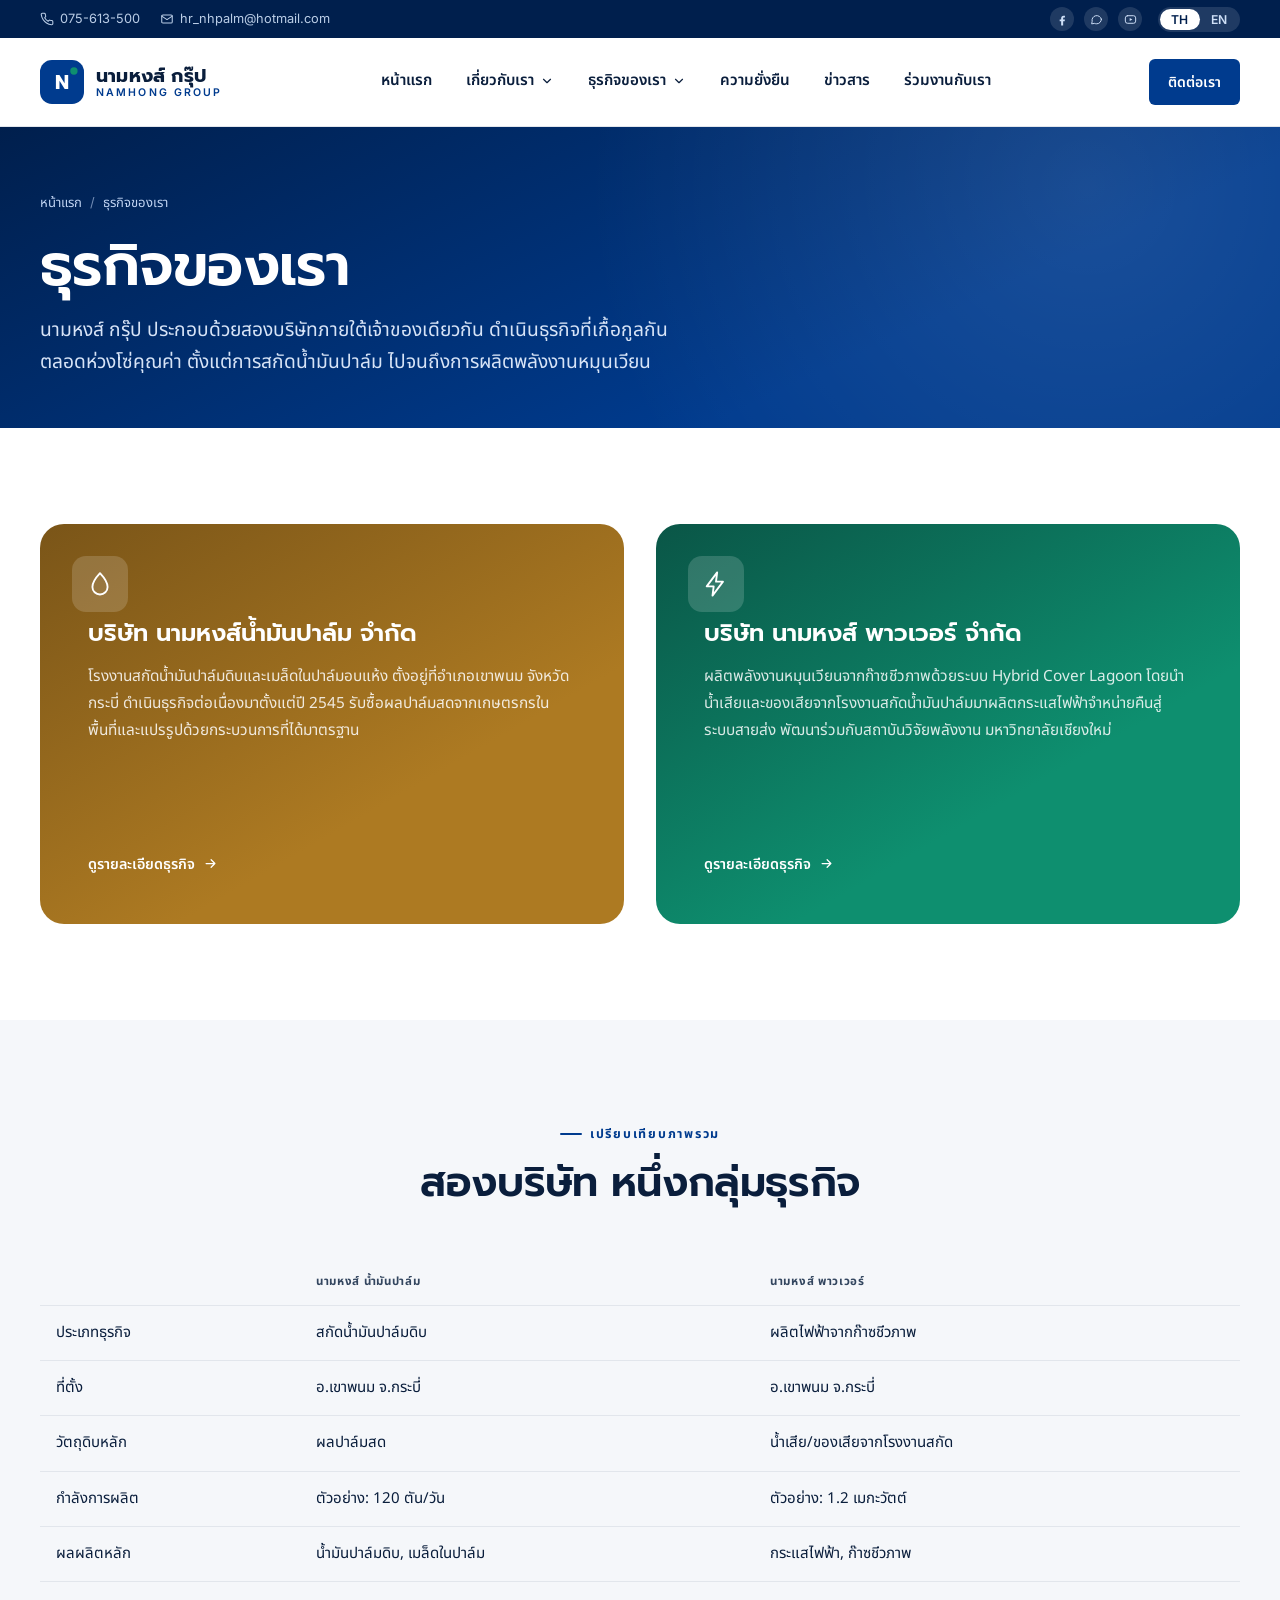
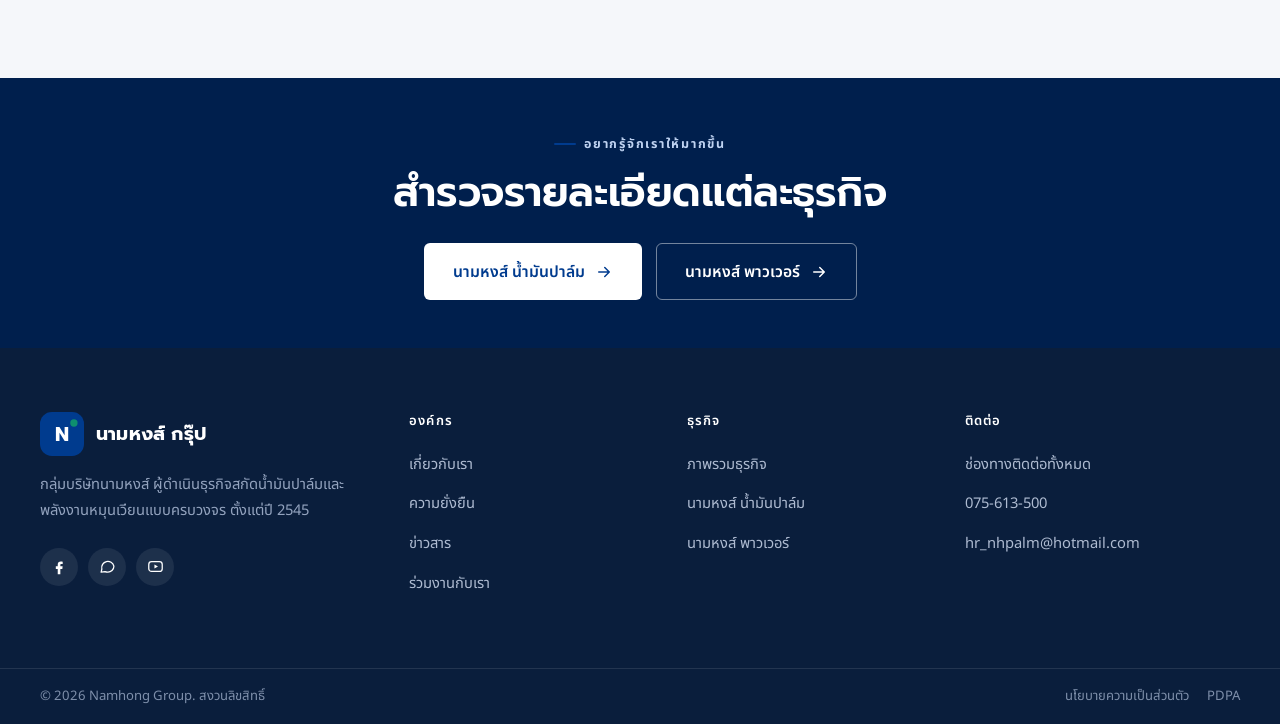
==== commit 675d06bc: "Add business details for palm oil and power companies" ====
--- a/business.html
+++ b/business.html
@@ -137,12 +137,14 @@
       <div class="grid grid-2 reveal">
         <a href="business-palm-oil.html" class="biz-card palm" style="min-height:400px;">
           <span class="biz-icon"><svg viewBox="0 0 24 24" fill="none" stroke="#fff" stroke-width="1.6" stroke-linecap="round" stroke-linejoin="round"><path d="M12 2.7s6.5 7 6.5 11.8a6.5 6.5 0 0 1-13 0C5.5 9.7 12 2.7 12 2.7Z"/></svg></span>
+          <Br>
           <h3>บริษัท นามหงส์น้ำมันปาล์ม จำกัด</h3>
           <p>โรงงานสกัดน้ำมันปาล์มดิบและเมล็ดในปาล์มอบแห้ง ตั้งอยู่ที่อำเภอเขาพนม จังหวัดกระบี่ ดำเนินธุรกิจต่อเนื่องมาตั้งแต่ปี 2545 รับซื้อผลปาล์มสดจากเกษตรกรในพื้นที่และแปรรูปด้วยกระบวนการที่ได้มาตรฐาน</p>
           <span class="card-link">ดูรายละเอียดธุรกิจ<svg viewBox="0 0 24 24" fill="none" stroke="currentColor" stroke-width="2" stroke-linecap="round" stroke-linejoin="round"><path d="M5 12h14M13 6l6 6-6 6"/></svg></span>
         </a>
         <a href="business-power.html" class="biz-card power" style="min-height:400px;">
           <span class="biz-icon"><svg viewBox="0 0 24 24" fill="none" stroke="#fff" stroke-width="1.6" stroke-linecap="round" stroke-linejoin="round"><path d="M13 2 4 14h6l-1 8 9-12h-6l1-8Z"/></svg></span>
+          <Br>
           <h3>บริษัท นามหงส์ พาวเวอร์ จำกัด</h3>
           <p>ผลิตพลังงานหมุนเวียนจากก๊าซชีวภาพด้วยระบบ Hybrid Cover Lagoon โดยนำน้ำเสียและของเสียจากโรงงานสกัดน้ำมันปาล์มมาผลิตกระแสไฟฟ้าจำหน่ายคืนสู่ระบบสายส่ง พัฒนาร่วมกับสถาบันวิจัยพลังงาน มหาวิทยาลัยเชียงใหม่</p>
           <span class="card-link">ดูรายละเอียดธุรกิจ<svg viewBox="0 0 24 24" fill="none" stroke="currentColor" stroke-width="2" stroke-linecap="round" stroke-linejoin="round"><path d="M5 12h14M13 6l6 6-6 6"/></svg></span>
